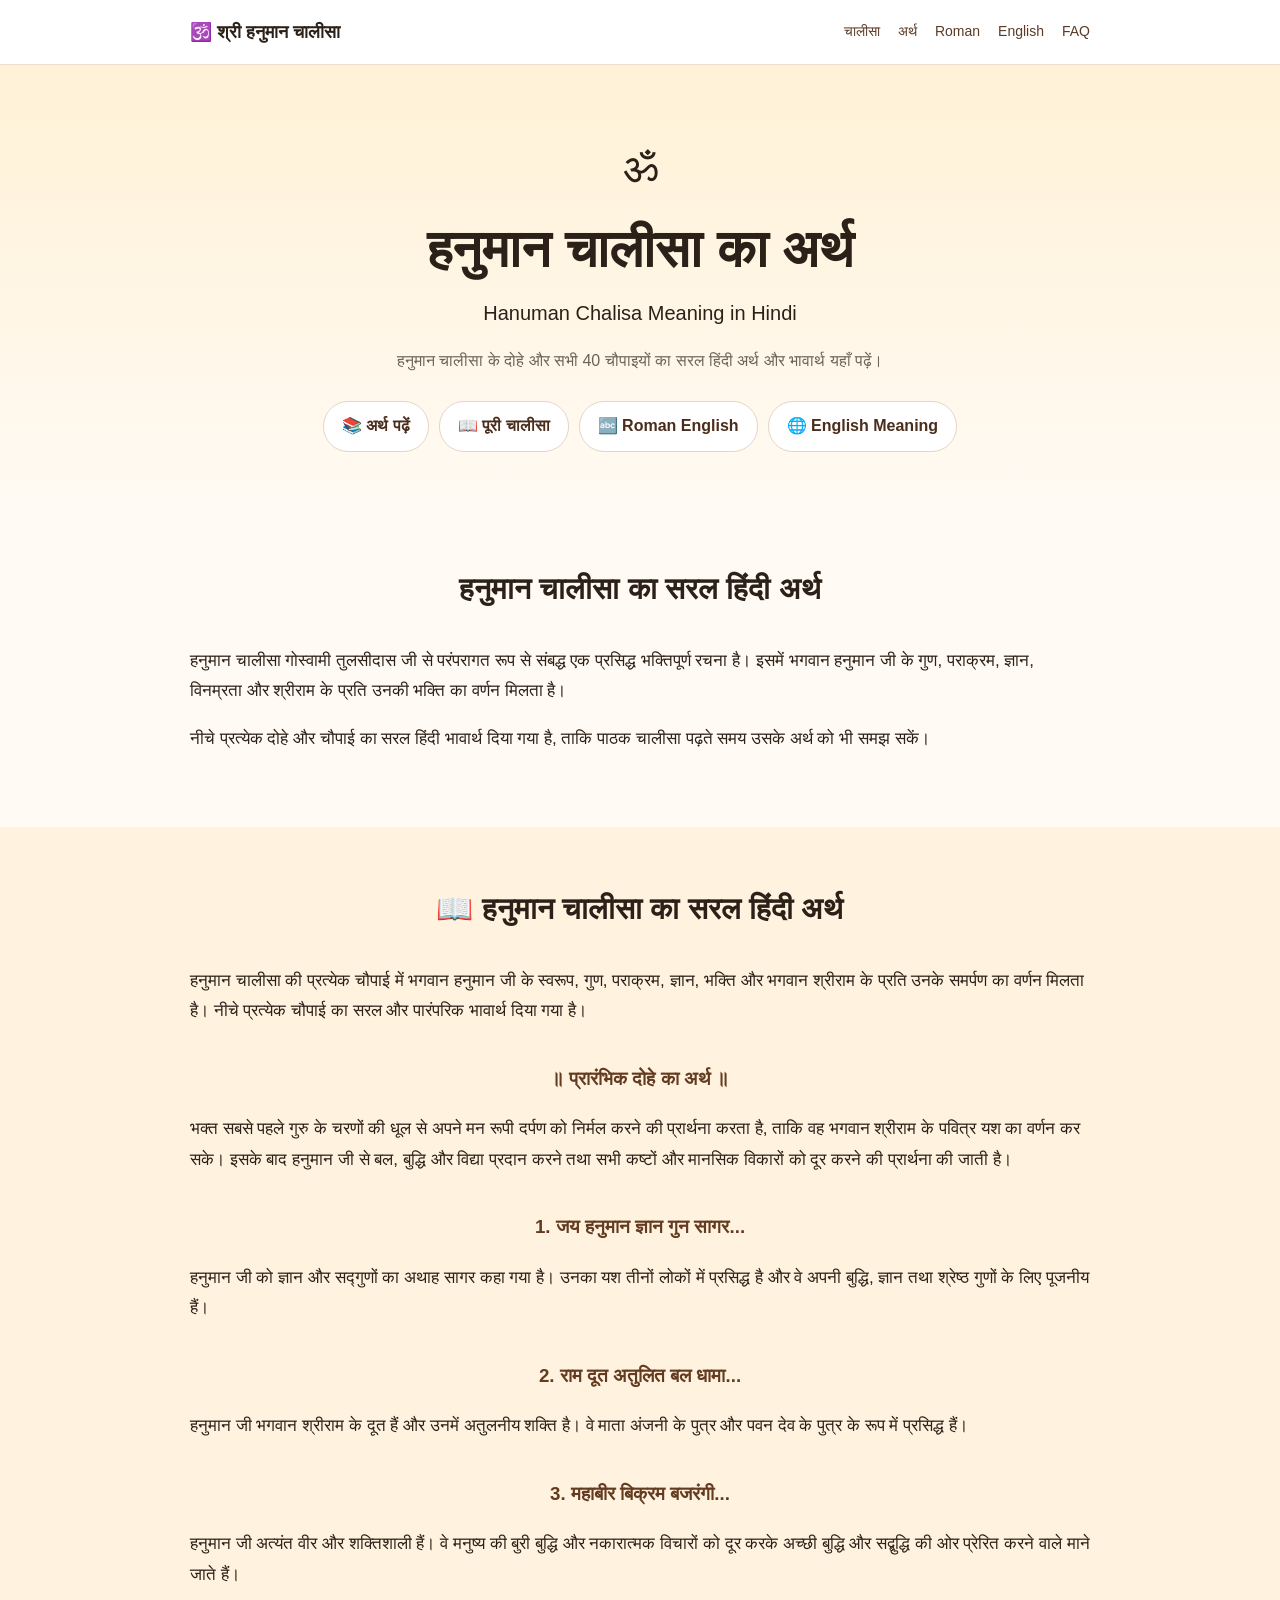
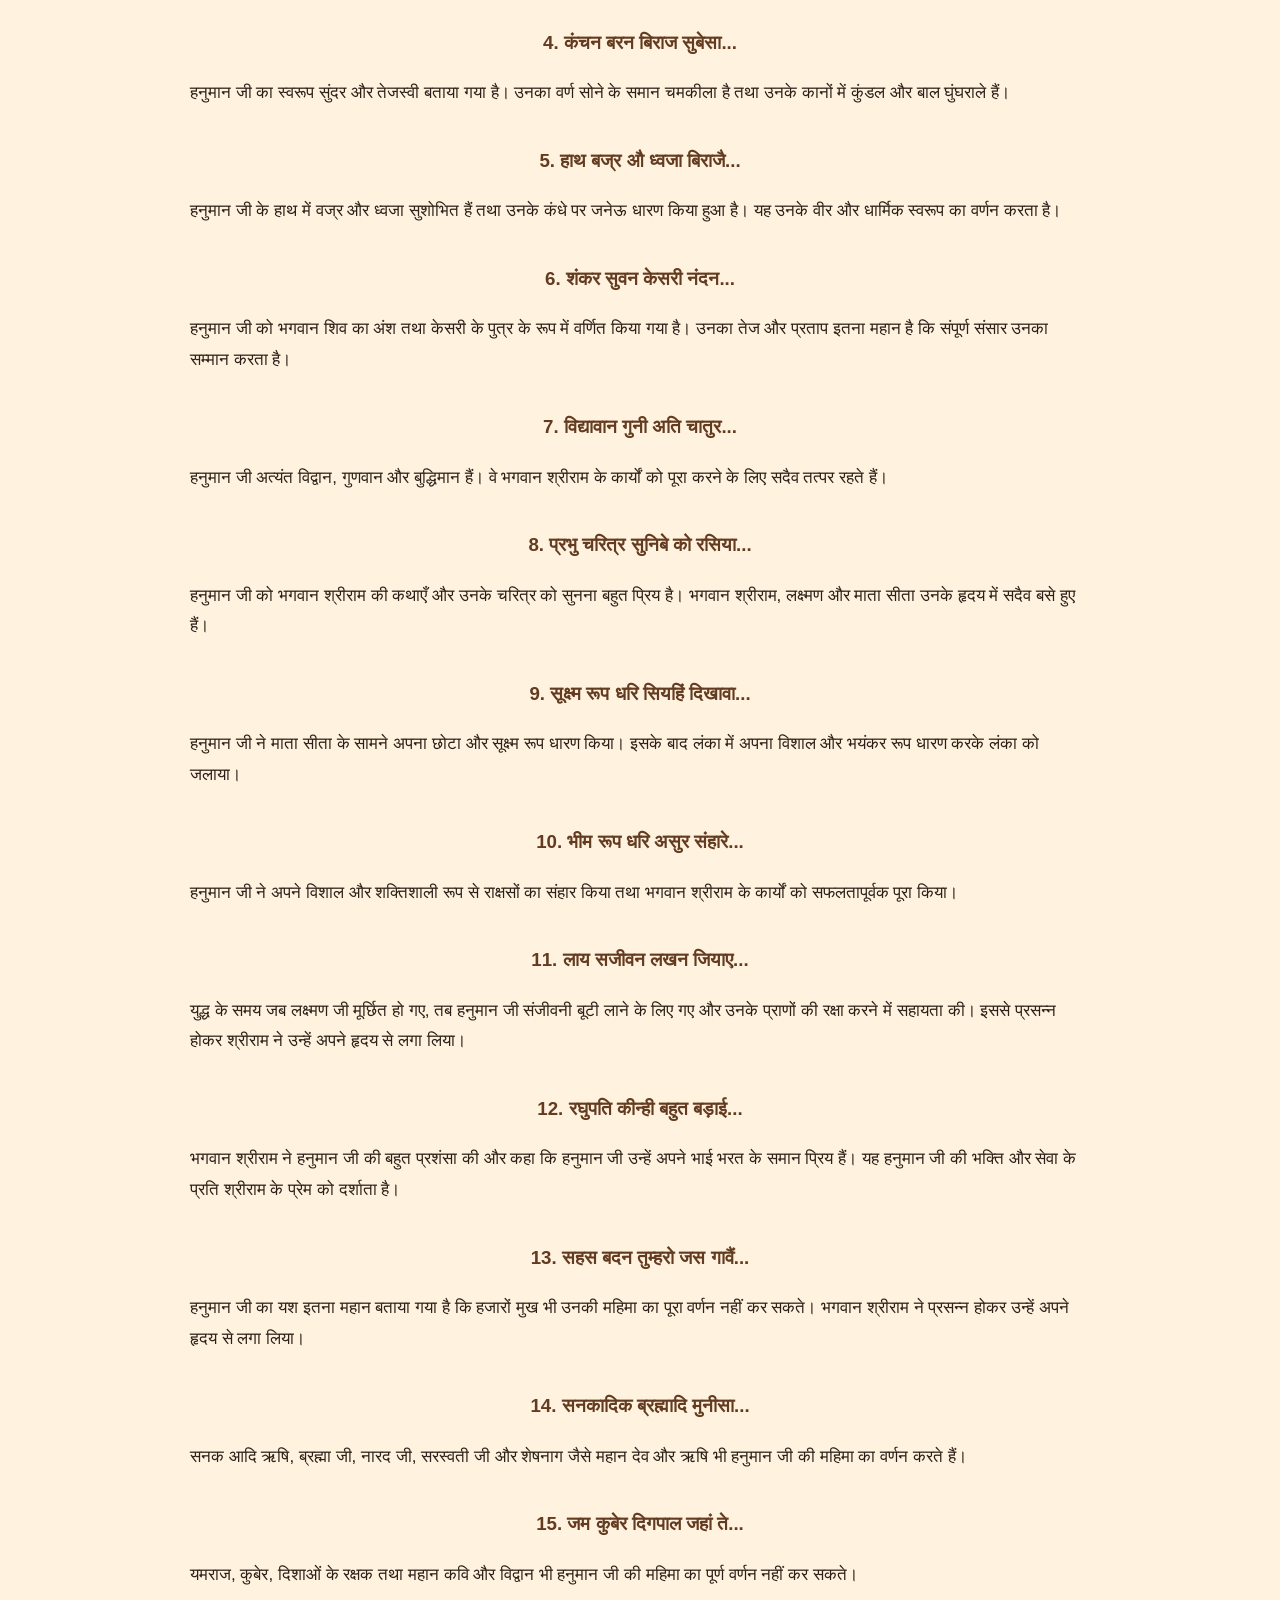
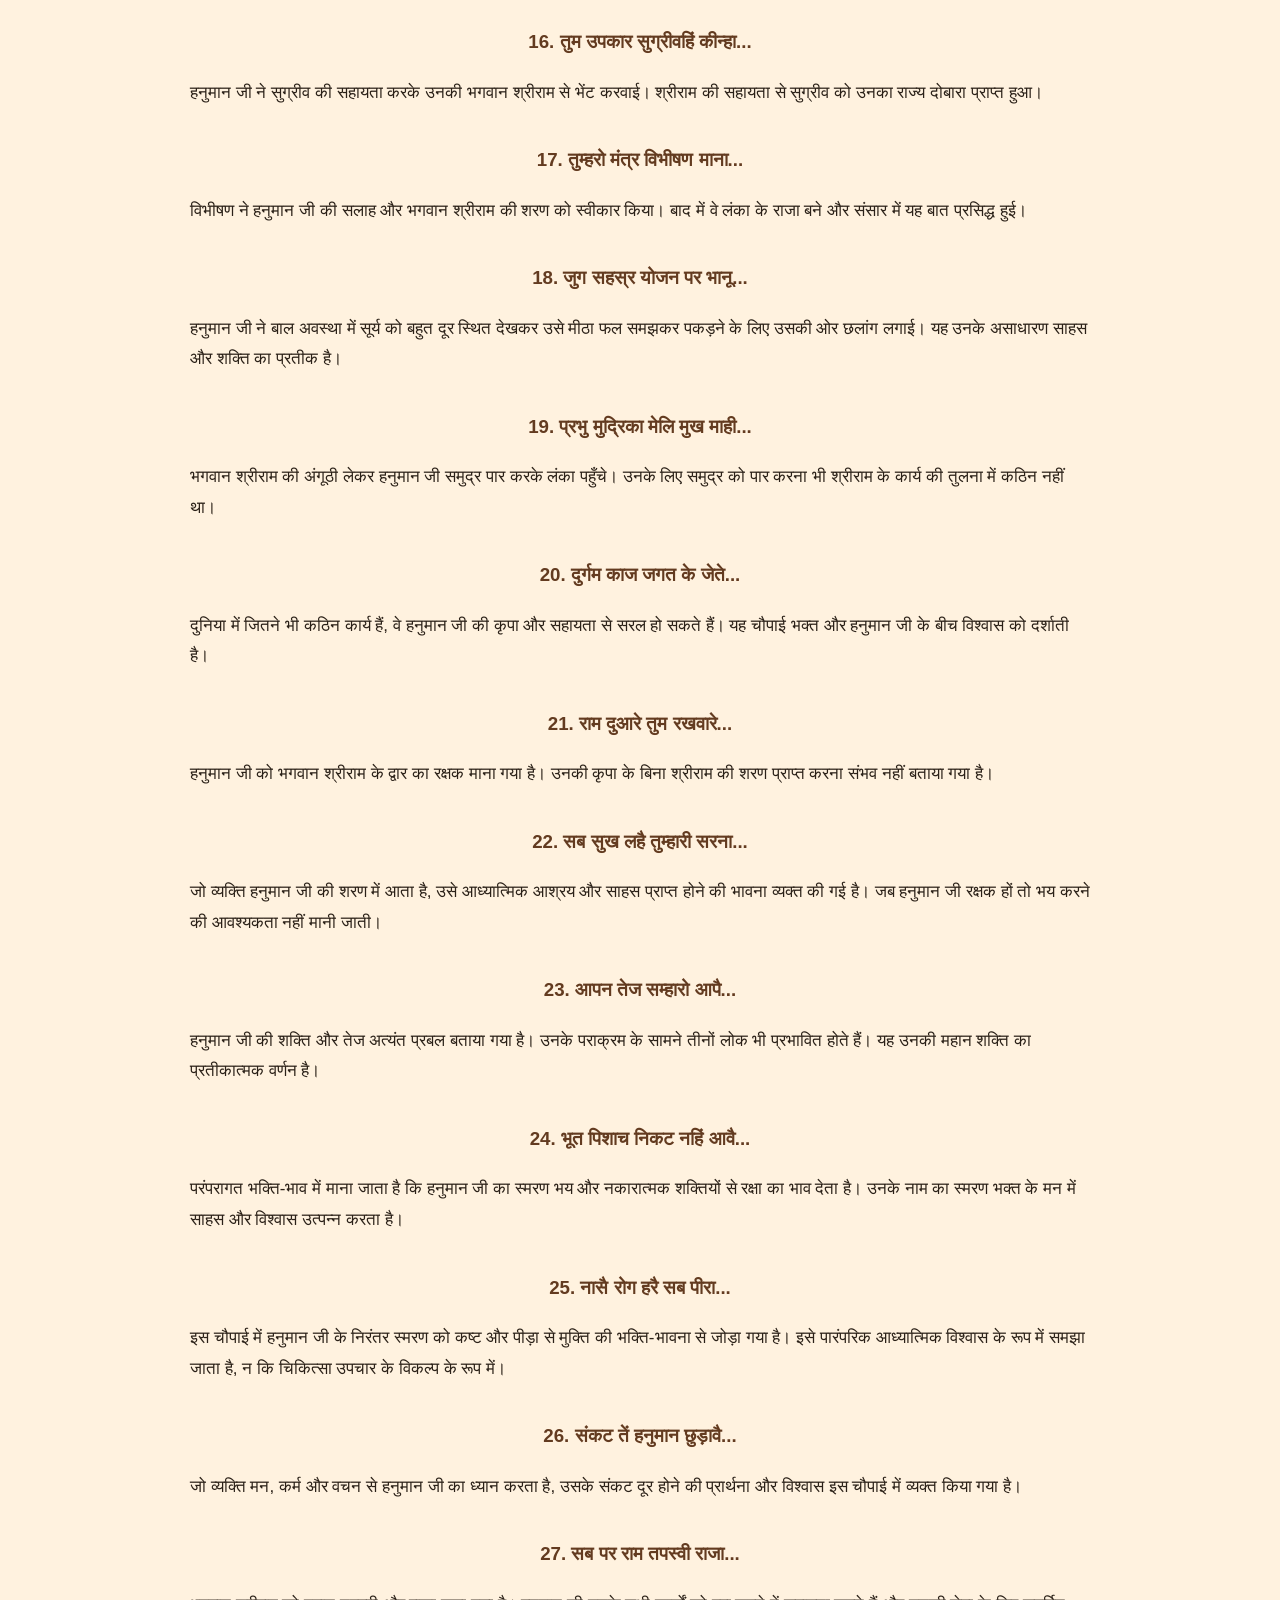
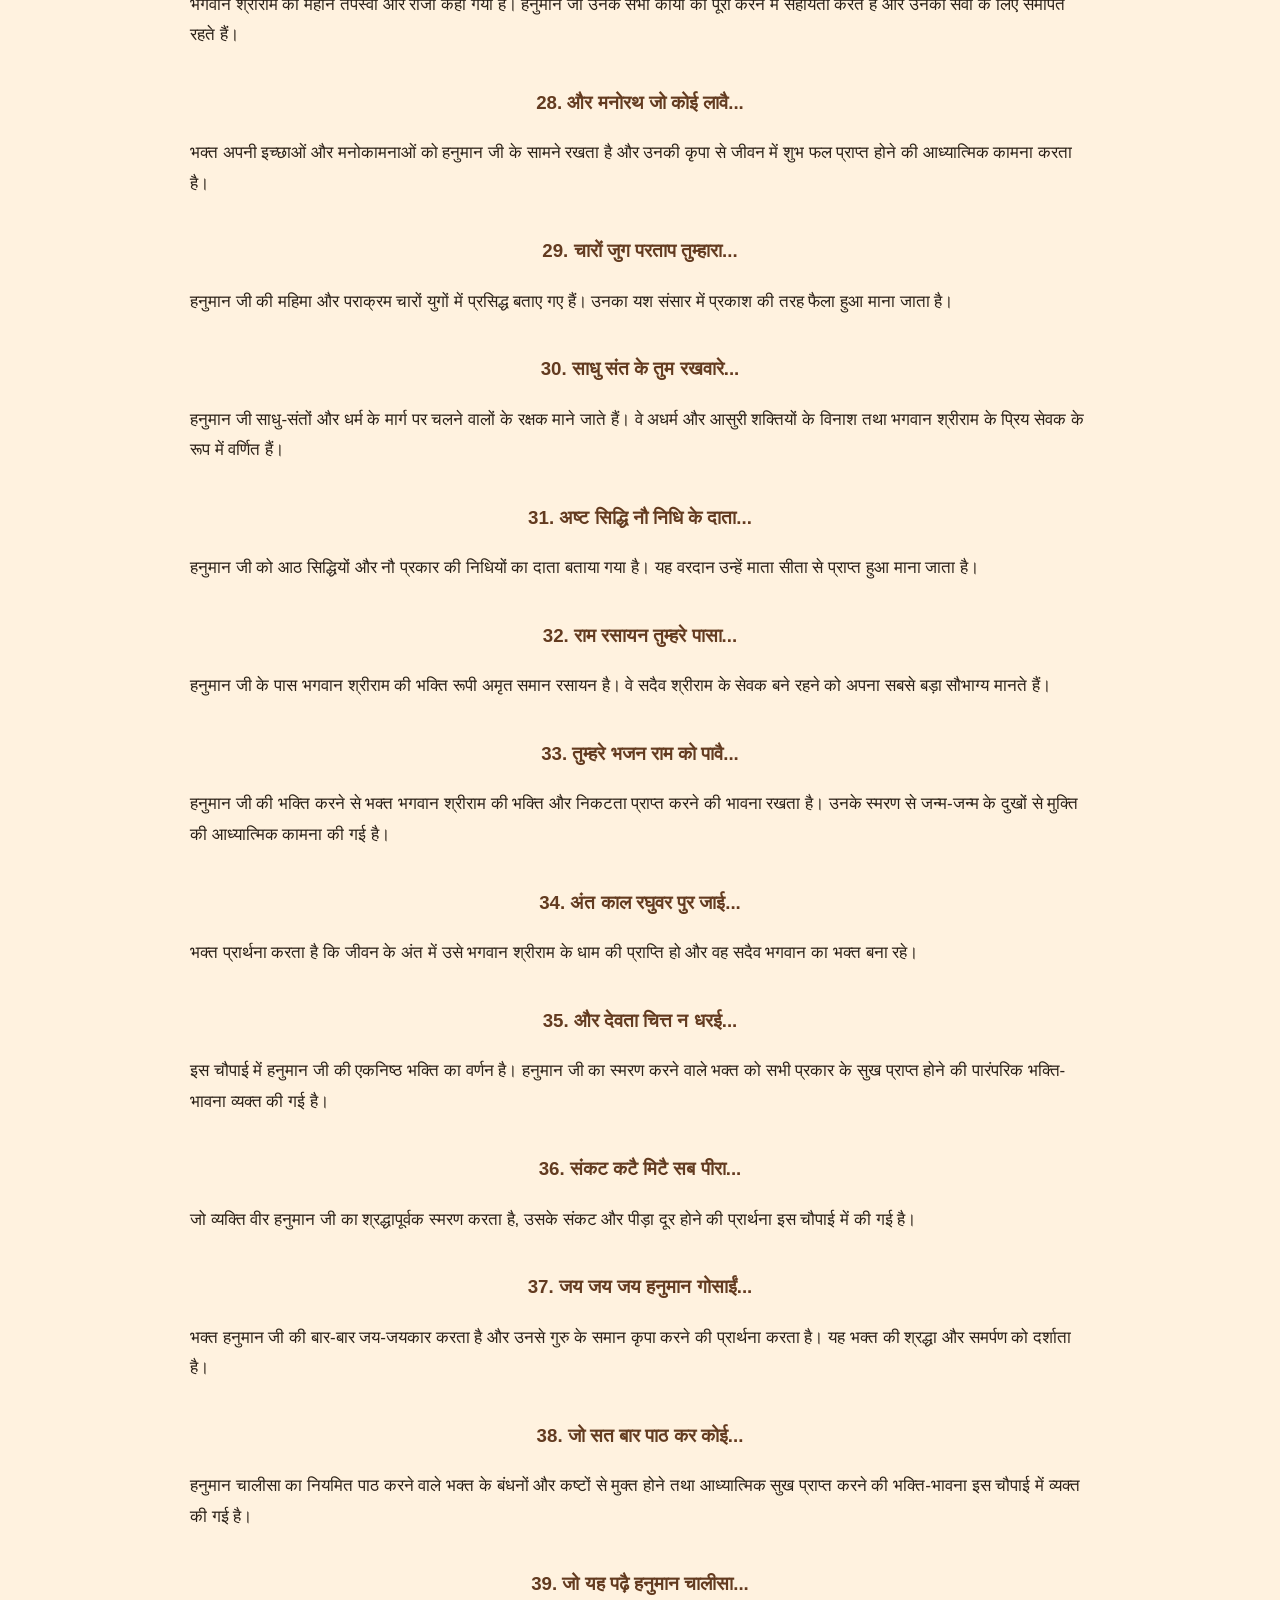
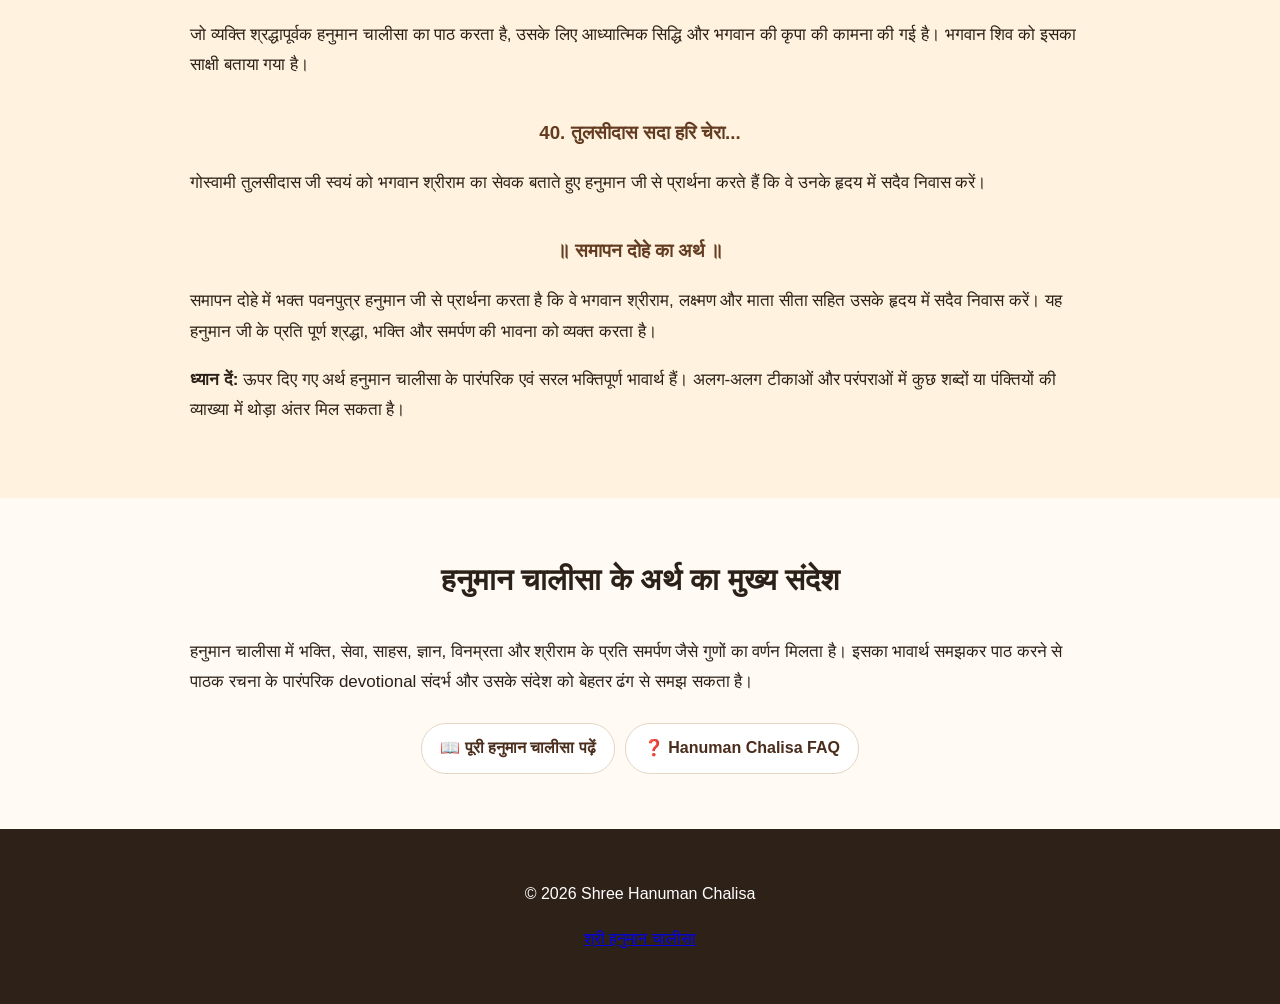
==== hanuman-chalisa-meaning.html @ 380b8d9d "Add files via upload" ====
<!DOCTYPE html>
<html lang="hi">
<head>
    <meta charset="UTF-8">
    <meta name="viewport" content="width=device-width, initial-scale=1.0">
    <meta name="robots" content="index, follow">
    <title>हनुमान चालीसा का अर्थ | Hanuman Chalisa Meaning in Hindi</title>
    <meta name="description" content="हनुमान चालीसा का सरल हिंदी अर्थ पढ़ें। दोहा और सभी 40 चौपाइयों का भावार्थ आसान हिंदी में समझें।">
    <link rel="canonical" href="https://shreehanumanchalisa.me/hanuman-chalisa-meaning.html">
    <meta property="og:title" content="हनुमान चालीसा का अर्थ | Hanuman Chalisa Meaning in Hindi">
    <meta property="og:description" content="हनुमान चालीसा के दोहे और 40 चौपाइयों का सरल हिंदी अर्थ और भावार्थ पढ़ें।">
    <meta property="og:url" content="https://shreehanumanchalisa.me/hanuman-chalisa-meaning.html">
    <meta property="og:type" content="article">
    <link rel="stylesheet" href="style.css">
    <script type="application/ld+json">
    {
      "@context": "https://schema.org",
      "@type": "WebPage",
      "name": "हनुमान चालीसा का अर्थ",
      "url": "https://shreehanumanchalisa.me/hanuman-chalisa-meaning.html",
      "description": "हनुमान चालीसा के दोहे और 40 चौपाइयों का सरल हिंदी अर्थ।",
      "inLanguage": "hi",
      "isPartOf": {
        "@type": "WebSite",
        "name": "Shree Hanuman Chalisa",
        "url": "https://shreehanumanchalisa.me/"
      }
    }
    </script>
</head>
<body>
<header class="site-header">
    <div class="container">
        <div class="brand">🕉️ <span>श्री हनुमान चालीसा</span></div>
        <nav>
            <a href="index.html">चालीसा</a>
            <a href="#meaning">अर्थ</a>
            <a href="index.html#roman">Roman</a>
            <a href="index.html#english-meaning">English</a>
            <a href="index.html#faq">FAQ</a>
        </nav>
    </div>
</header>
<main>
<section class="hero">
    <div class="container">
        <div class="om">ॐ</div>
        <h1>हनुमान चालीसा का अर्थ</h1>
        <p class="hero-subtitle">Hanuman Chalisa Meaning in Hindi</p>
        <p class="intro">हनुमान चालीसा के दोहे और सभी 40 चौपाइयों का सरल हिंदी अर्थ और भावार्थ यहाँ पढ़ें।</p>
        <div class="quick-links">
            <a href="#meaning">📚 अर्थ पढ़ें</a>
            <a href="index.html">📖 पूरी चालीसा</a>
            <a href="index.html#roman">🔤 Roman English</a>
            <a href="index.html#english-meaning">🌐 English Meaning</a>
        </div>
    </div>
</section>
<section class="content-section">
    <div class="container">
        <h2>हनुमान चालीसा का सरल हिंदी अर्थ</h2>
        <p>हनुमान चालीसा गोस्वामी तुलसीदास जी से परंपरागत रूप से संबद्ध एक प्रसिद्ध भक्तिपूर्ण रचना है। इसमें भगवान हनुमान जी के गुण, पराक्रम, ज्ञान, विनम्रता और श्रीराम के प्रति उनकी भक्ति का वर्णन मिलता है।</p>
        <p>नीचे प्रत्येक दोहे और चौपाई का सरल हिंदी भावार्थ दिया गया है, ताकि पाठक चालीसा पढ़ते समय उसके अर्थ को भी समझ सकें।</p>
    </div>
</section>
<section id="meaning" class="content-section alternate">

<div class="container">

<h2>📖 हनुमान चालीसा का सरल हिंदी अर्थ</h2>

<p>
हनुमान चालीसा की प्रत्येक चौपाई में भगवान हनुमान जी के
स्वरूप, गुण, पराक्रम, ज्ञान, भक्ति और भगवान श्रीराम के प्रति
उनके समर्पण का वर्णन मिलता है। नीचे प्रत्येक चौपाई का
सरल और पारंपरिक भावार्थ दिया गया है।
</p>

<h3>॥ प्रारंभिक दोहे का अर्थ ॥</h3>

<p>
भक्त सबसे पहले गुरु के चरणों की धूल से अपने मन रूपी दर्पण को
निर्मल करने की प्रार्थना करता है, ताकि वह भगवान श्रीराम के
पवित्र यश का वर्णन कर सके। इसके बाद हनुमान जी से बल, बुद्धि
और विद्या प्रदान करने तथा सभी कष्टों और मानसिक विकारों को
दूर करने की प्रार्थना की जाती है।
</p>

<h3>1. जय हनुमान ज्ञान गुन सागर...</h3>

<p>
हनुमान जी को ज्ञान और सद्गुणों का अथाह सागर कहा गया है।
उनका यश तीनों लोकों में प्रसिद्ध है और वे अपनी बुद्धि,
ज्ञान तथा श्रेष्ठ गुणों के लिए पूजनीय हैं।
</p>

<h3>2. राम दूत अतुलित बल धामा...</h3>

<p>
हनुमान जी भगवान श्रीराम के दूत हैं और उनमें अतुलनीय शक्ति
है। वे माता अंजनी के पुत्र और पवन देव के पुत्र के रूप में
प्रसिद्ध हैं।
</p>

<h3>3. महाबीर बिक्रम बजरंगी...</h3>

<p>
हनुमान जी अत्यंत वीर और शक्तिशाली हैं। वे मनुष्य की बुरी
बुद्धि और नकारात्मक विचारों को दूर करके अच्छी बुद्धि और
सद्बुद्धि की ओर प्रेरित करने वाले माने जाते हैं।
</p>

<h3>4. कंचन बरन बिराज सुबेसा...</h3>

<p>
हनुमान जी का स्वरूप सुंदर और तेजस्वी बताया गया है। उनका
वर्ण सोने के समान चमकीला है तथा उनके कानों में कुंडल और
बाल घुंघराले हैं।
</p>

<h3>5. हाथ बज्र औ ध्वजा बिराजै...</h3>

<p>
हनुमान जी के हाथ में वज्र और ध्वजा सुशोभित हैं तथा उनके
कंधे पर जनेऊ धारण किया हुआ है। यह उनके वीर और धार्मिक
स्वरूप का वर्णन करता है।
</p>

<h3>6. शंकर सुवन केसरी नंदन...</h3>

<p>
हनुमान जी को भगवान शिव का अंश तथा केसरी के पुत्र के रूप में
वर्णित किया गया है। उनका तेज और प्रताप इतना महान है कि
संपूर्ण संसार उनका सम्मान करता है।
</p>

<h3>7. विद्यावान गुनी अति चातुर...</h3>

<p>
हनुमान जी अत्यंत विद्वान, गुणवान और बुद्धिमान हैं। वे भगवान
श्रीराम के कार्यों को पूरा करने के लिए सदैव तत्पर रहते हैं।
</p>

<h3>8. प्रभु चरित्र सुनिबे को रसिया...</h3>

<p>
हनुमान जी को भगवान श्रीराम की कथाएँ और उनके चरित्र को सुनना
बहुत प्रिय है। भगवान श्रीराम, लक्ष्मण और माता सीता उनके
हृदय में सदैव बसे हुए हैं।
</p>

<h3>9. सूक्ष्म रूप धरि सियहिं दिखावा...</h3>

<p>
हनुमान जी ने माता सीता के सामने अपना छोटा और सूक्ष्म रूप
धारण किया। इसके बाद लंका में अपना विशाल और भयंकर रूप
धारण करके लंका को जलाया।
</p>

<h3>10. भीम रूप धरि असुर संहारे...</h3>

<p>
हनुमान जी ने अपने विशाल और शक्तिशाली रूप से राक्षसों का
संहार किया तथा भगवान श्रीराम के कार्यों को सफलतापूर्वक
पूरा किया।
</p>

<h3>11. लाय सजीवन लखन जियाए...</h3>

<p>
युद्ध के समय जब लक्ष्मण जी मूर्छित हो गए, तब हनुमान जी
संजीवनी बूटी लाने के लिए गए और उनके प्राणों की रक्षा करने
में सहायता की। इससे प्रसन्न होकर श्रीराम ने उन्हें अपने
हृदय से लगा लिया।
</p>

<h3>12. रघुपति कीन्ही बहुत बड़ाई...</h3>

<p>
भगवान श्रीराम ने हनुमान जी की बहुत प्रशंसा की और कहा कि
हनुमान जी उन्हें अपने भाई भरत के समान प्रिय हैं। यह हनुमान
जी की भक्ति और सेवा के प्रति श्रीराम के प्रेम को दर्शाता है।
</p>

<h3>13. सहस बदन तुम्हरो जस गावैं...</h3>

<p>
हनुमान जी का यश इतना महान बताया गया है कि हजारों मुख भी
उनकी महिमा का पूरा वर्णन नहीं कर सकते। भगवान श्रीराम ने
प्रसन्न होकर उन्हें अपने हृदय से लगा लिया।
</p>

<h3>14. सनकादिक ब्रह्मादि मुनीसा...</h3>

<p>
सनक आदि ऋषि, ब्रह्मा जी, नारद जी, सरस्वती जी और शेषनाग
जैसे महान देव और ऋषि भी हनुमान जी की महिमा का वर्णन करते
हैं।
</p>

<h3>15. जम कुबेर दिगपाल जहां ते...</h3>

<p>
यमराज, कुबेर, दिशाओं के रक्षक तथा महान कवि और विद्वान भी
हनुमान जी की महिमा का पूर्ण वर्णन नहीं कर सकते।
</p>

<h3>16. तुम उपकार सुग्रीवहिं कीन्हा...</h3>

<p>
हनुमान जी ने सुग्रीव की सहायता करके उनकी भगवान श्रीराम से
भेंट करवाई। श्रीराम की सहायता से सुग्रीव को उनका राज्य
दोबारा प्राप्त हुआ।
</p>

<h3>17. तुम्हरो मंत्र विभीषण माना...</h3>

<p>
विभीषण ने हनुमान जी की सलाह और भगवान श्रीराम की शरण को
स्वीकार किया। बाद में वे लंका के राजा बने और संसार में
यह बात प्रसिद्ध हुई।
</p>

<h3>18. जुग सहस्र योजन पर भानू...</h3>

<p>
हनुमान जी ने बाल अवस्था में सूर्य को बहुत दूर स्थित देखकर
उसे मीठा फल समझकर पकड़ने के लिए उसकी ओर छलांग लगाई।
यह उनके असाधारण साहस और शक्ति का प्रतीक है।
</p>

<h3>19. प्रभु मुद्रिका मेलि मुख माही...</h3>

<p>
भगवान श्रीराम की अंगूठी लेकर हनुमान जी समुद्र पार करके
लंका पहुँचे। उनके लिए समुद्र को पार करना भी श्रीराम के
कार्य की तुलना में कठिन नहीं था।
</p>

<h3>20. दुर्गम काज जगत के जेते...</h3>

<p>
दुनिया में जितने भी कठिन कार्य हैं, वे हनुमान जी की कृपा
और सहायता से सरल हो सकते हैं। यह चौपाई भक्त और हनुमान जी
के बीच विश्वास को दर्शाती है।
</p>

<h3>21. राम दुआरे तुम रखवारे...</h3>

<p>
हनुमान जी को भगवान श्रीराम के द्वार का रक्षक माना गया है।
उनकी कृपा के बिना श्रीराम की शरण प्राप्त करना संभव नहीं
बताया गया है।
</p>

<h3>22. सब सुख लहै तुम्हारी सरना...</h3>

<p>
जो व्यक्ति हनुमान जी की शरण में आता है, उसे आध्यात्मिक
आश्रय और साहस प्राप्त होने की भावना व्यक्त की गई है।
जब हनुमान जी रक्षक हों तो भय करने की आवश्यकता नहीं मानी
जाती।
</p>

<h3>23. आपन तेज सम्हारो आपै...</h3>

<p>
हनुमान जी की शक्ति और तेज अत्यंत प्रबल बताया गया है।
उनके पराक्रम के सामने तीनों लोक भी प्रभावित होते हैं।
यह उनकी महान शक्ति का प्रतीकात्मक वर्णन है।
</p>

<h3>24. भूत पिशाच निकट नहिं आवै...</h3>

<p>
परंपरागत भक्ति-भाव में माना जाता है कि हनुमान जी का स्मरण
भय और नकारात्मक शक्तियों से रक्षा का भाव देता है। उनके
नाम का स्मरण भक्त के मन में साहस और विश्वास उत्पन्न करता है।
</p>

<h3>25. नासै रोग हरै सब पीरा...</h3>

<p>
इस चौपाई में हनुमान जी के निरंतर स्मरण को कष्ट और पीड़ा से
मुक्ति की भक्ति-भावना से जोड़ा गया है। इसे पारंपरिक
आध्यात्मिक विश्वास के रूप में समझा जाता है, न कि चिकित्सा
उपचार के विकल्प के रूप में।
</p>

<h3>26. संकट तें हनुमान छुड़ावै...</h3>

<p>
जो व्यक्ति मन, कर्म और वचन से हनुमान जी का ध्यान करता है,
उसके संकट दूर होने की प्रार्थना और विश्वास इस चौपाई में
व्यक्त किया गया है।
</p>

<h3>27. सब पर राम तपस्वी राजा...</h3>

<p>
भगवान श्रीराम को महान तपस्वी और राजा कहा गया है। हनुमान जी
उनके सभी कार्यों को पूरा करने में सहायता करते हैं और उनकी
सेवा के लिए समर्पित रहते हैं।
</p>

<h3>28. और मनोरथ जो कोई लावै...</h3>

<p>
भक्त अपनी इच्छाओं और मनोकामनाओं को हनुमान जी के सामने
रखता है और उनकी कृपा से जीवन में शुभ फल प्राप्त होने की
आध्यात्मिक कामना करता है।
</p>

<h3>29. चारों जुग परताप तुम्हारा...</h3>

<p>
हनुमान जी की महिमा और पराक्रम चारों युगों में प्रसिद्ध
बताए गए हैं। उनका यश संसार में प्रकाश की तरह फैला हुआ
माना जाता है।
</p>

<h3>30. साधु संत के तुम रखवारे...</h3>

<p>
हनुमान जी साधु-संतों और धर्म के मार्ग पर चलने वालों के
रक्षक माने जाते हैं। वे अधर्म और आसुरी शक्तियों के विनाश
तथा भगवान श्रीराम के प्रिय सेवक के रूप में वर्णित हैं।
</p>

<h3>31. अष्ट सिद्धि नौ निधि के दाता...</h3>

<p>
हनुमान जी को आठ सिद्धियों और नौ प्रकार की निधियों का
दाता बताया गया है। यह वरदान उन्हें माता सीता से प्राप्त
हुआ माना जाता है।
</p>

<h3>32. राम रसायन तुम्हरे पासा...</h3>

<p>
हनुमान जी के पास भगवान श्रीराम की भक्ति रूपी अमृत समान
रसायन है। वे सदैव श्रीराम के सेवक बने रहने को अपना सबसे
बड़ा सौभाग्य मानते हैं।
</p>

<h3>33. तुम्हरे भजन राम को पावै...</h3>

<p>
हनुमान जी की भक्ति करने से भक्त भगवान श्रीराम की भक्ति
और निकटता प्राप्त करने की भावना रखता है। उनके स्मरण से
जन्म-जन्म के दुखों से मुक्ति की आध्यात्मिक कामना की गई है।
</p>

<h3>34. अंत काल रघुवर पुर जाई...</h3>

<p>
भक्त प्रार्थना करता है कि जीवन के अंत में उसे भगवान श्रीराम
के धाम की प्राप्ति हो और वह सदैव भगवान का भक्त बना रहे।
</p>

<h3>35. और देवता चित्त न धरई...</h3>

<p>
इस चौपाई में हनुमान जी की एकनिष्ठ भक्ति का वर्णन है।
हनुमान जी का स्मरण करने वाले भक्त को सभी प्रकार के सुख
प्राप्त होने की पारंपरिक भक्ति-भावना व्यक्त की गई है।
</p>

<h3>36. संकट कटै मिटै सब पीरा...</h3>

<p>
जो व्यक्ति वीर हनुमान जी का श्रद्धापूर्वक स्मरण करता है,
उसके संकट और पीड़ा दूर होने की प्रार्थना इस चौपाई में
की गई है।
</p>

<h3>37. जय जय जय हनुमान गोसाईं...</h3>

<p>
भक्त हनुमान जी की बार-बार जय-जयकार करता है और उनसे गुरु
के समान कृपा करने की प्रार्थना करता है। यह भक्त की श्रद्धा
और समर्पण को दर्शाता है।
</p>

<h3>38. जो सत बार पाठ कर कोई...</h3>

<p>
हनुमान चालीसा का नियमित पाठ करने वाले भक्त के बंधनों और
कष्टों से मुक्त होने तथा आध्यात्मिक सुख प्राप्त करने की
भक्ति-भावना इस चौपाई में व्यक्त की गई है।
</p>

<h3>39. जो यह पढ़ै हनुमान चालीसा...</h3>

<p>
जो व्यक्ति श्रद्धापूर्वक हनुमान चालीसा का पाठ करता है,
उसके लिए आध्यात्मिक सिद्धि और भगवान की कृपा की कामना
की गई है। भगवान शिव को इसका साक्षी बताया गया है।
</p>

<h3>40. तुलसीदास सदा हरि चेरा...</h3>

<p>
गोस्वामी तुलसीदास जी स्वयं को भगवान श्रीराम का सेवक बताते
हुए हनुमान जी से प्रार्थना करते हैं कि वे उनके हृदय में
सदैव निवास करें।
</p>

<h3>॥ समापन दोहे का अर्थ ॥</h3>

<p>
समापन दोहे में भक्त पवनपुत्र हनुमान जी से प्रार्थना करता है
कि वे भगवान श्रीराम, लक्ष्मण और माता सीता सहित उसके हृदय
में सदैव निवास करें। यह हनुमान जी के प्रति पूर्ण श्रद्धा,
भक्ति और समर्पण की भावना को व्यक्त करता है।
</p>

<div class="meaning-note">

<p>
<strong>ध्यान दें:</strong> ऊपर दिए गए अर्थ हनुमान चालीसा के
पारंपरिक एवं सरल भक्तिपूर्ण भावार्थ हैं। अलग-अलग टीकाओं और
परंपराओं में कुछ शब्दों या पंक्तियों की व्याख्या में थोड़ा
अंतर मिल सकता है।
</p>

</div>

</div>

</section>
<section class="content-section">
    <div class="container">
        <h2>हनुमान चालीसा के अर्थ का मुख्य संदेश</h2>
        <p>हनुमान चालीसा में भक्ति, सेवा, साहस, ज्ञान, विनम्रता और श्रीराम के प्रति समर्पण जैसे गुणों का वर्णन मिलता है। इसका भावार्थ समझकर पाठ करने से पाठक रचना के पारंपरिक devotional संदर्भ और उसके संदेश को बेहतर ढंग से समझ सकता है।</p>
        <div class="quick-links">
            <a href="index.html">📖 पूरी हनुमान चालीसा पढ़ें</a>
            <a href="index.html#faq">❓ Hanuman Chalisa FAQ</a>
        </div>
    </div>
</section>
</main>
<footer class="site-footer">
    <div class="container">
        <p>© 2026 Shree Hanuman Chalisa</p>
        <p><a href="index.html">श्री हनुमान चालीसा</a></p>
    </div>
</footer>
</body>
</html>
---- style.css ----
* {
    box-sizing: border-box;
}

html {
    scroll-behavior: smooth;
}

body {
    margin: 0;
    font-family: Arial, "Noto Sans Devanagari", sans-serif;
    background: #fffaf3;
    color: #2b2118;
    line-height: 1.8;
}

.container {
    width: min(900px, 92%);
    margin: auto;
}

.site-header {
    position: sticky;
    top: 0;
    z-index: 100;
    background: #ffffff;
    border-bottom: 1px solid #eadfd2;
}

.site-header .container {
    display: flex;
    justify-content: space-between;
    align-items: center;
    min-height: 64px;
}

.brand {
    font-weight: 700;
    font-size: 18px;
}

nav {
    display: flex;
    gap: 18px;
}

nav a {
    color: #5b3b25;
    text-decoration: none;
    font-size: 14px;
}

.hero {
    text-align: center;
    padding: 65px 0 55px;
    background: linear-gradient(
        180deg,
        #fff1d6 0%,
        #fffaf3 100%
    );
}

.om {
    font-size: 42px;
    margin-bottom: 10px;
}

h1 {
    margin: 0;
    font-size: clamp(32px, 7vw, 52px);
    line-height: 1.3;
}

.hero-subtitle {
    font-size: 20px;
    margin: 12px 0 4px;
}

.intro {
    color: #6d6259;
}

.quick-links {
    display: flex;
    justify-content: center;
    flex-wrap: wrap;
    gap: 10px;
    margin-top: 25px;
}

.quick-links a {
    text-decoration: none;
    background: #ffffff;
    color: #4a2d1c;
    padding: 10px 18px;
    border-radius: 25px;
    border: 1px solid #e4d5c5;
    font-weight: 600;
}

.content-section {
    padding: 55px 0;
}

.alternate {
    background: #fff2df;
}

h2 {
    text-align: center;
    font-size: 30px;
    margin-top: 0;
    margin-bottom: 30px;
}

h3 {
    text-align: center;
    margin-top: 35px;
    color: #633b20;
}

.chalisa {
    background: #ffffff;
    border: 1px solid #eadfd2;
    border-radius: 18px;
    padding: 25px;
    box-shadow: 0 5px 25px rgba(60, 40, 20, 0.05);
}

.chalisa p {
    text-align: center;
    font-size: 20px;
    margin: 24px 0;
}

.content-section p {
    font-size: 17px;
}

.faq {
    background: #ffffff;
    padding: 25px;
    border-radius: 16px;
}

.faq h3 {
    text-align: left;
    margin-bottom: 5px;
}

.faq p {
    margin-top: 0;
}

.note {
    color: #756b63;
    font-style: italic;
}

footer {
    text-align: center;
    padding: 35px 0;
    background: #2e2118;
    color: #ffffff;
}

@media (max-width: 650px) {

    .site-header .container {
        flex-direction: column;
        padding: 12px 0;
        gap: 8px;
    }

    nav {
        gap: 12px;
        overflow-x: auto;
        max-width: 100%;
    }

    nav a {
        white-space: nowrap;
    }

    .hero {
        padding: 45px 0;
    }

    .chalisa {
        padding: 15px;
        border-radius: 12px;
    }

    .chalisa p {
        font-size: 18px;
    }

    h2 {
        font-size: 26px;
    }
}
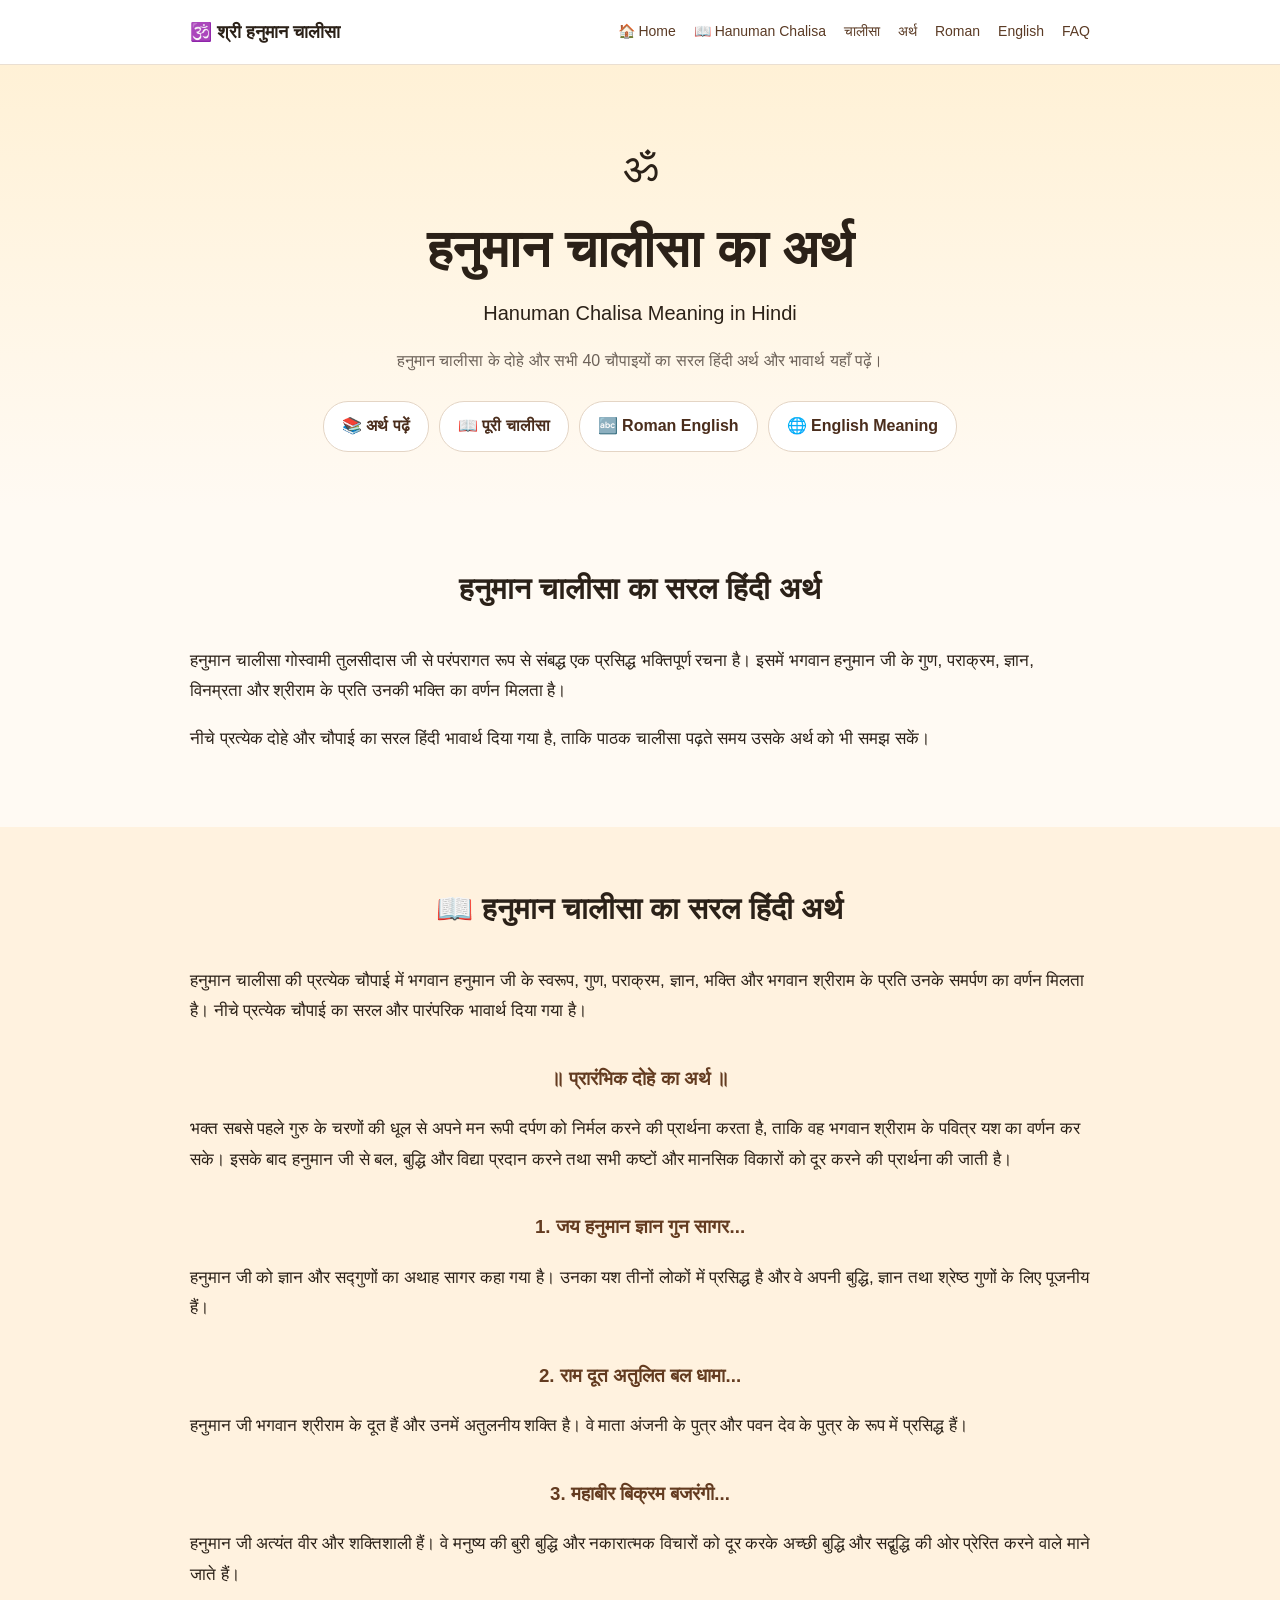
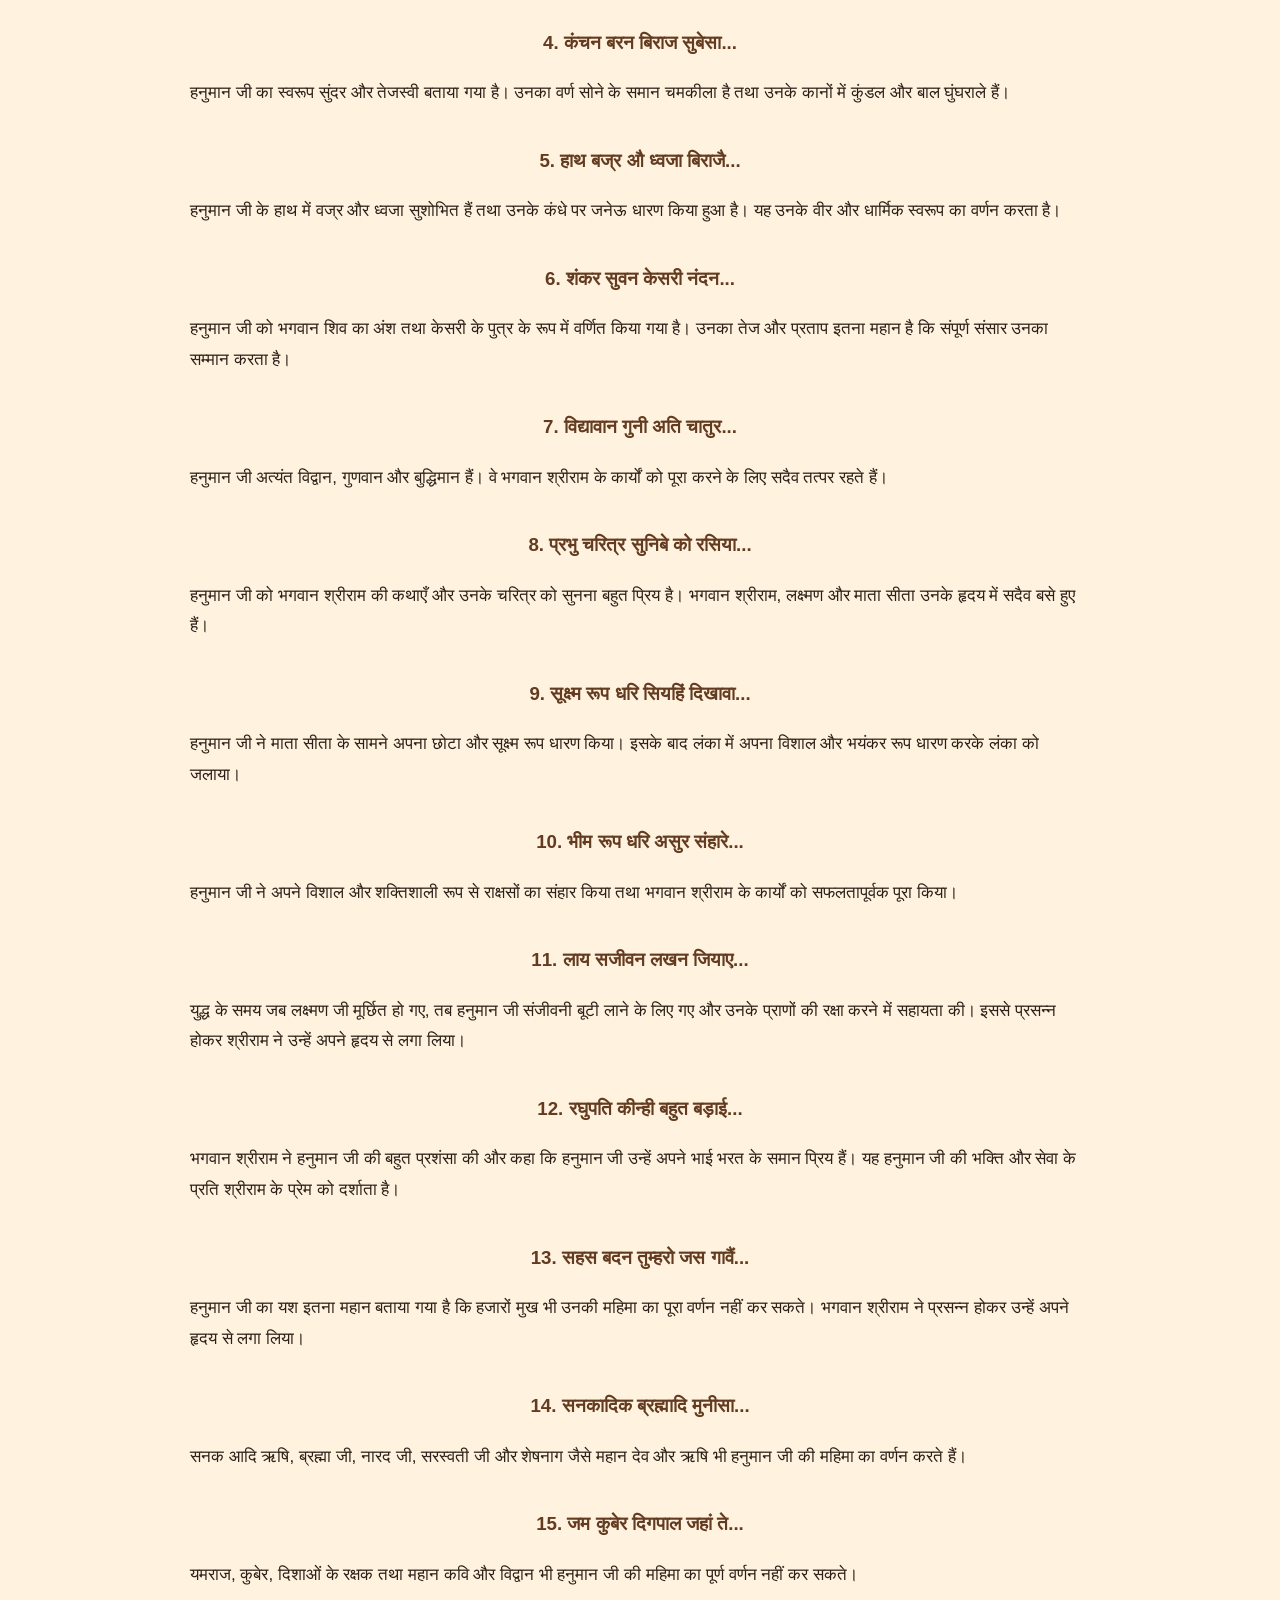
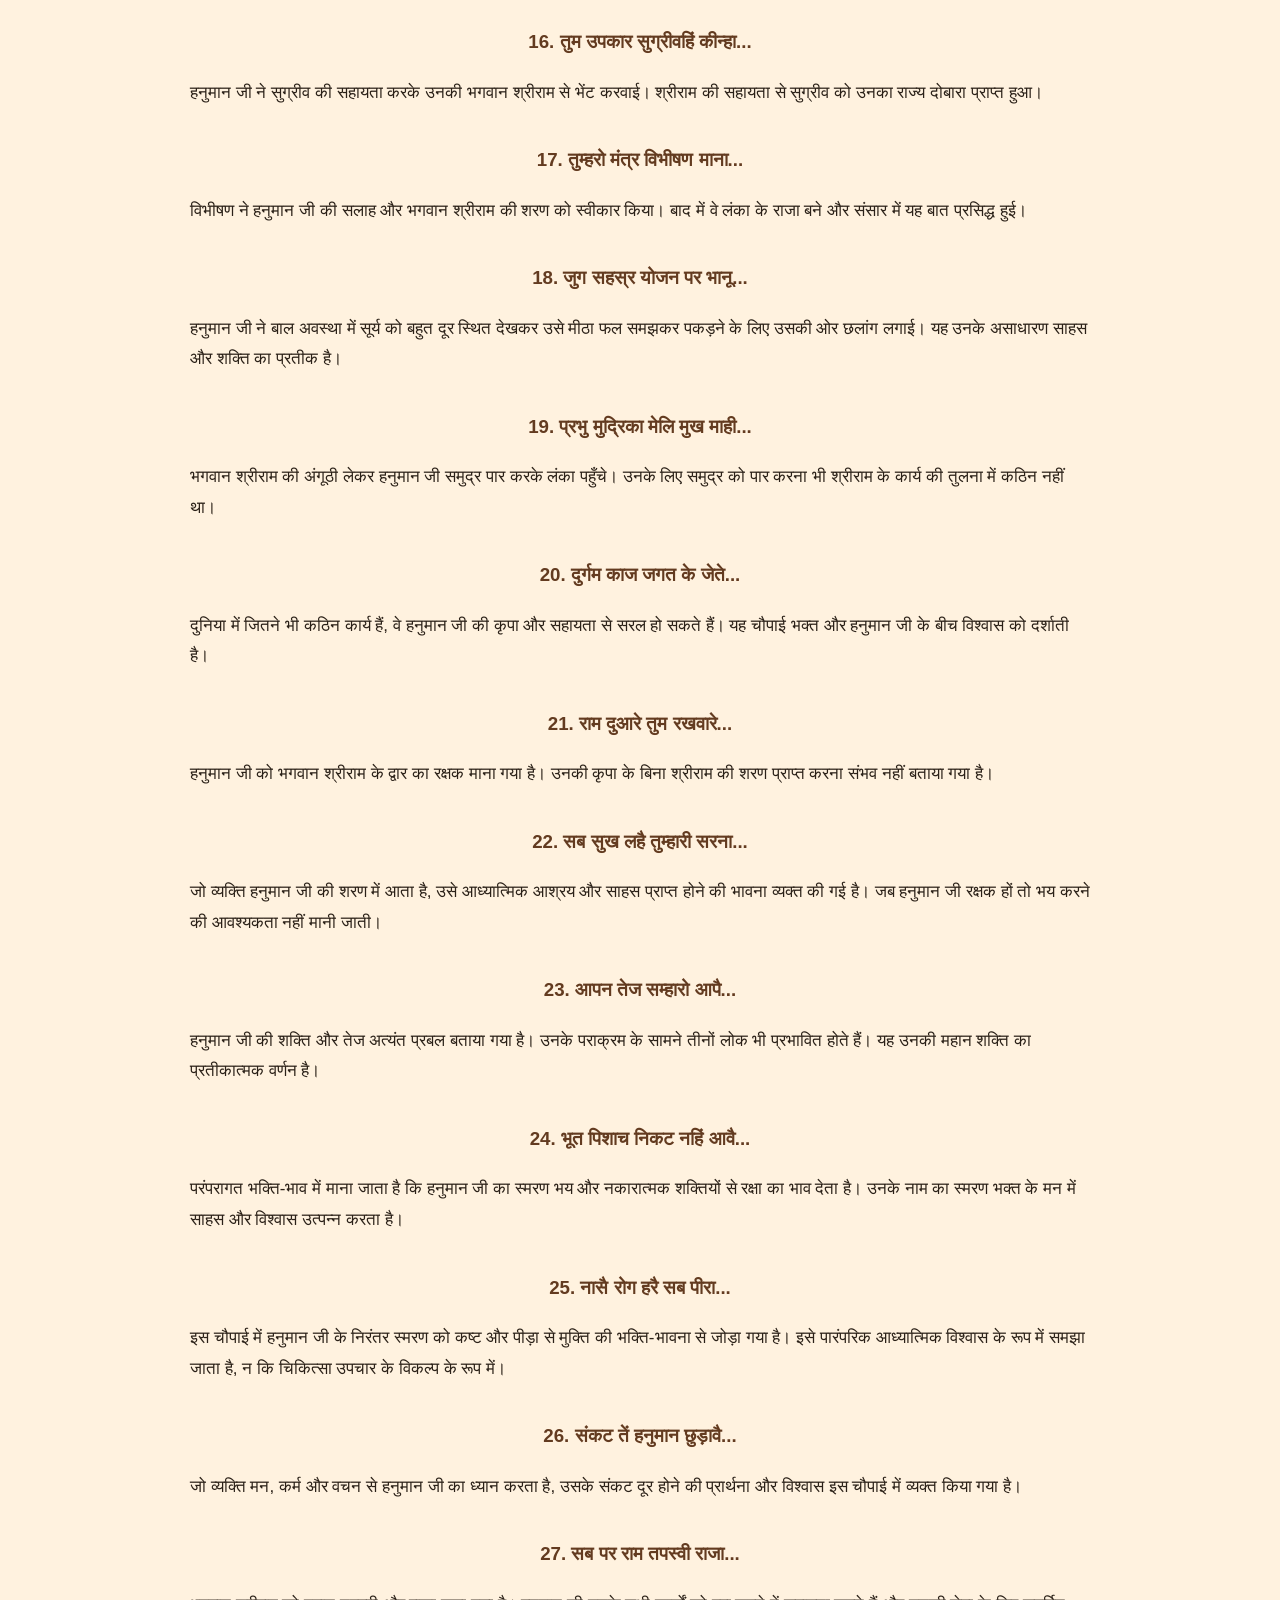
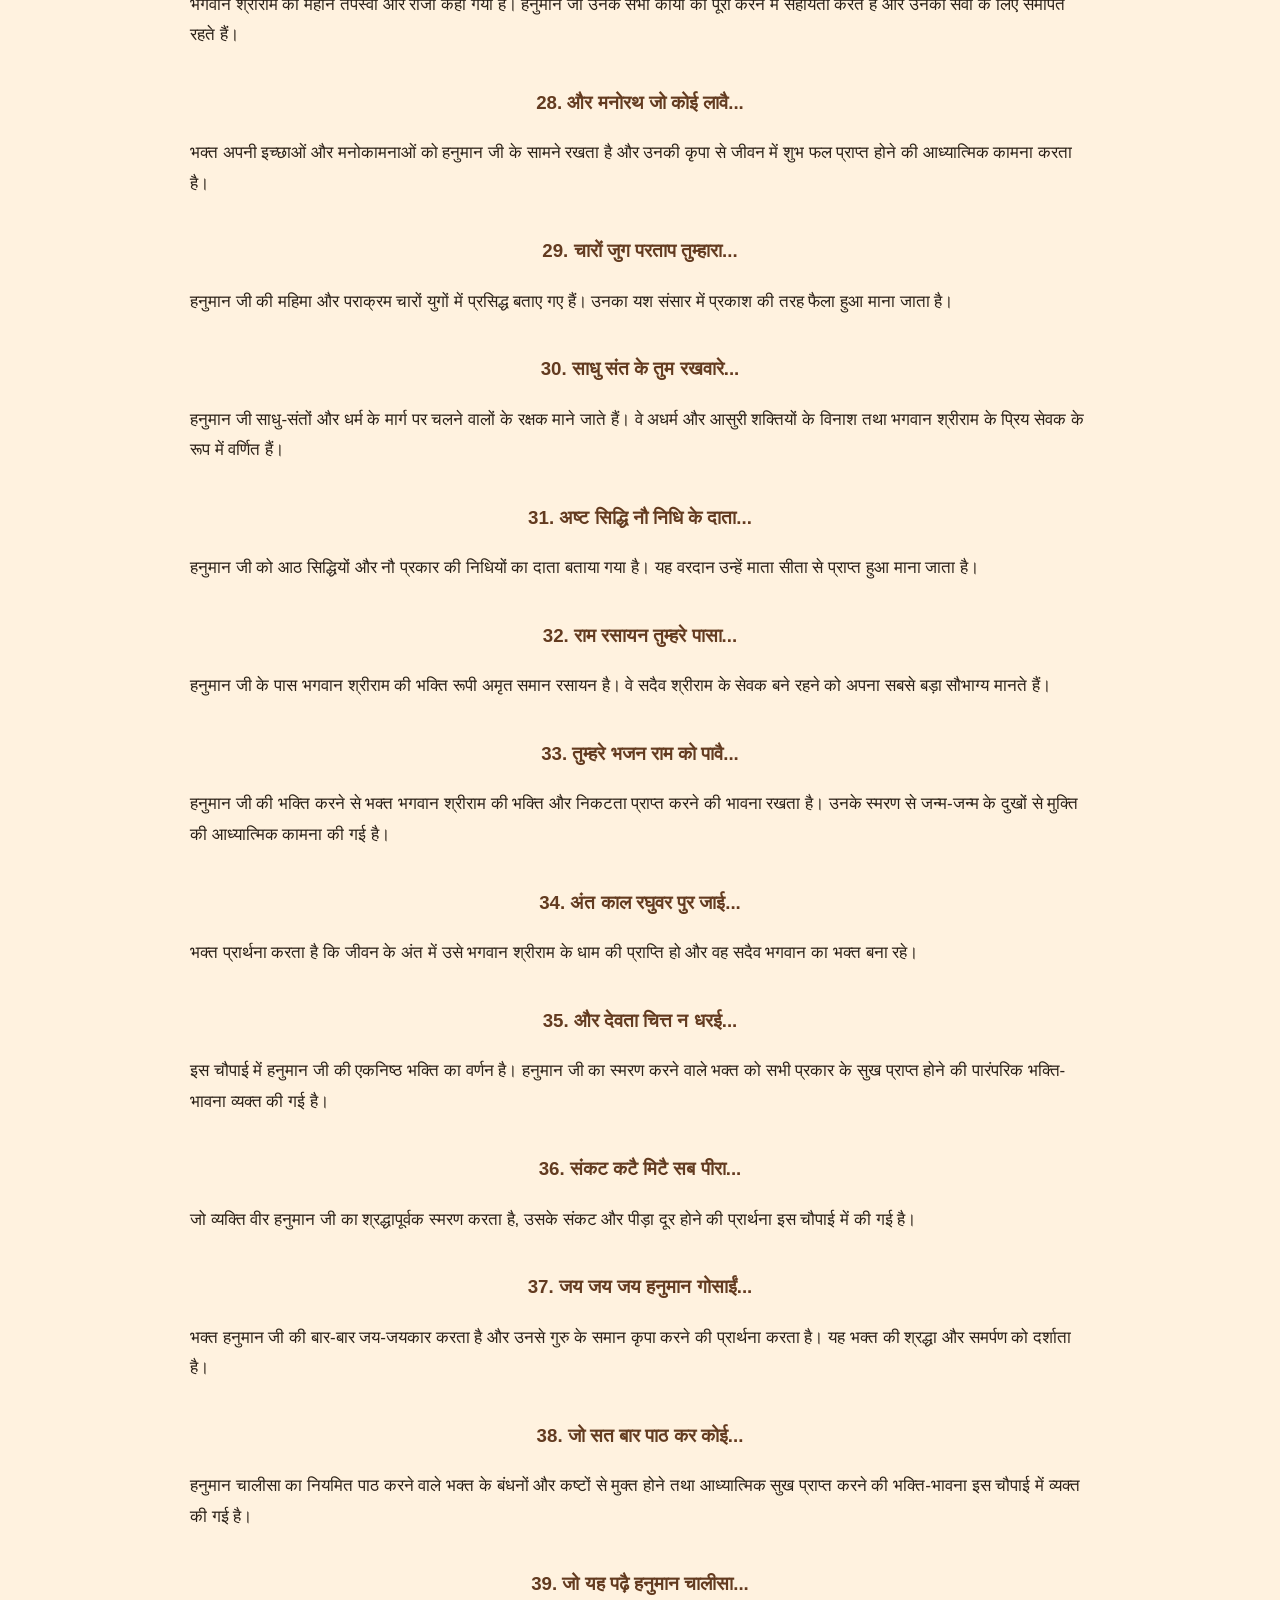
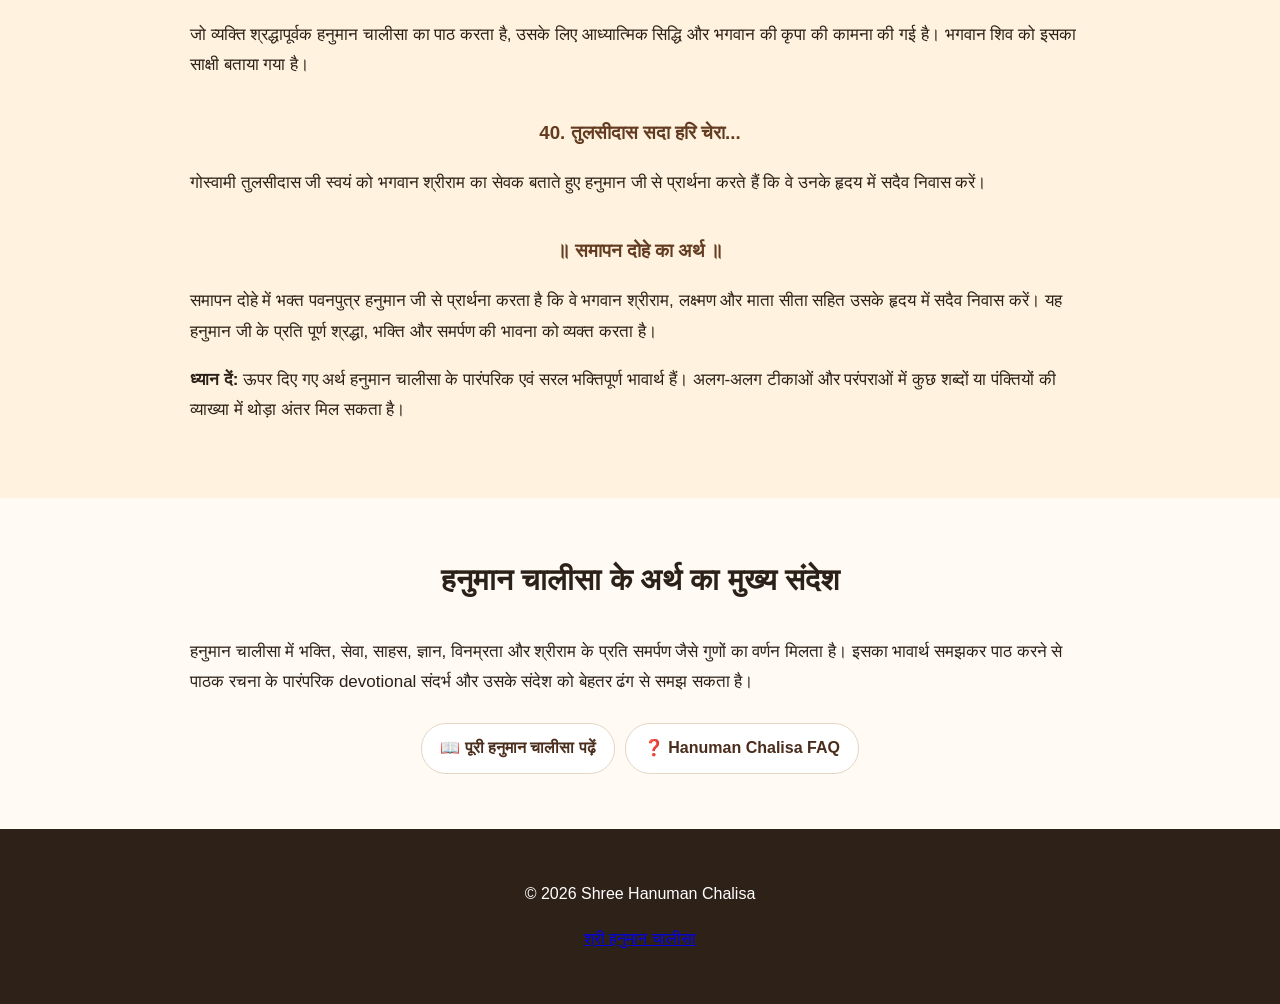
==== commit 95fa6605: "Update hanuman-chalisa-meaning.html" ====
--- a/hanuman-chalisa-meaning.html
+++ b/hanuman-chalisa-meaning.html
@@ -33,6 +33,8 @@
     <div class="container">
         <div class="brand">🕉️ <span>श्री हनुमान चालीसा</span></div>
         <nav>
+            <a href="index.html">🏠 Home</a>
+            <a href="index.html#chalisa">📖 Hanuman Chalisa</a>
             <a href="index.html">चालीसा</a>
             <a href="#meaning">अर्थ</a>
             <a href="index.html#roman">Roman</a>
